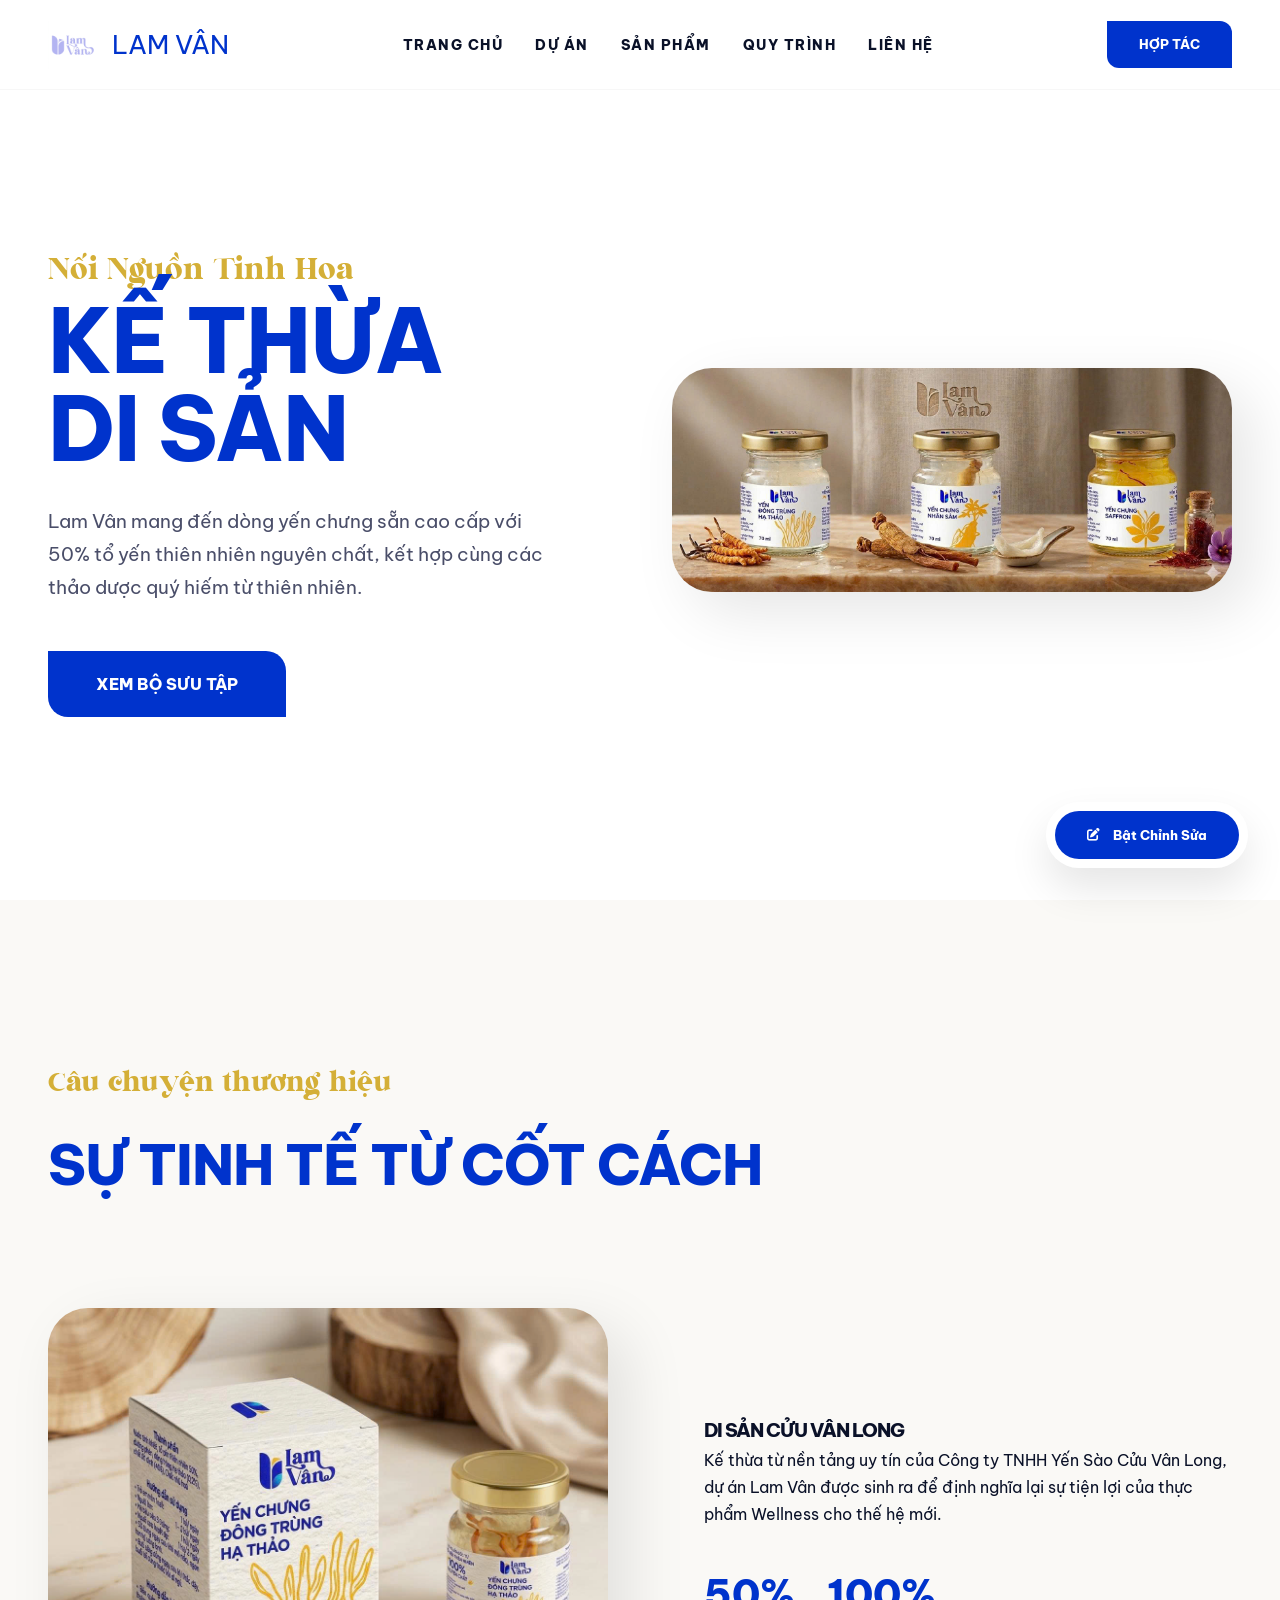
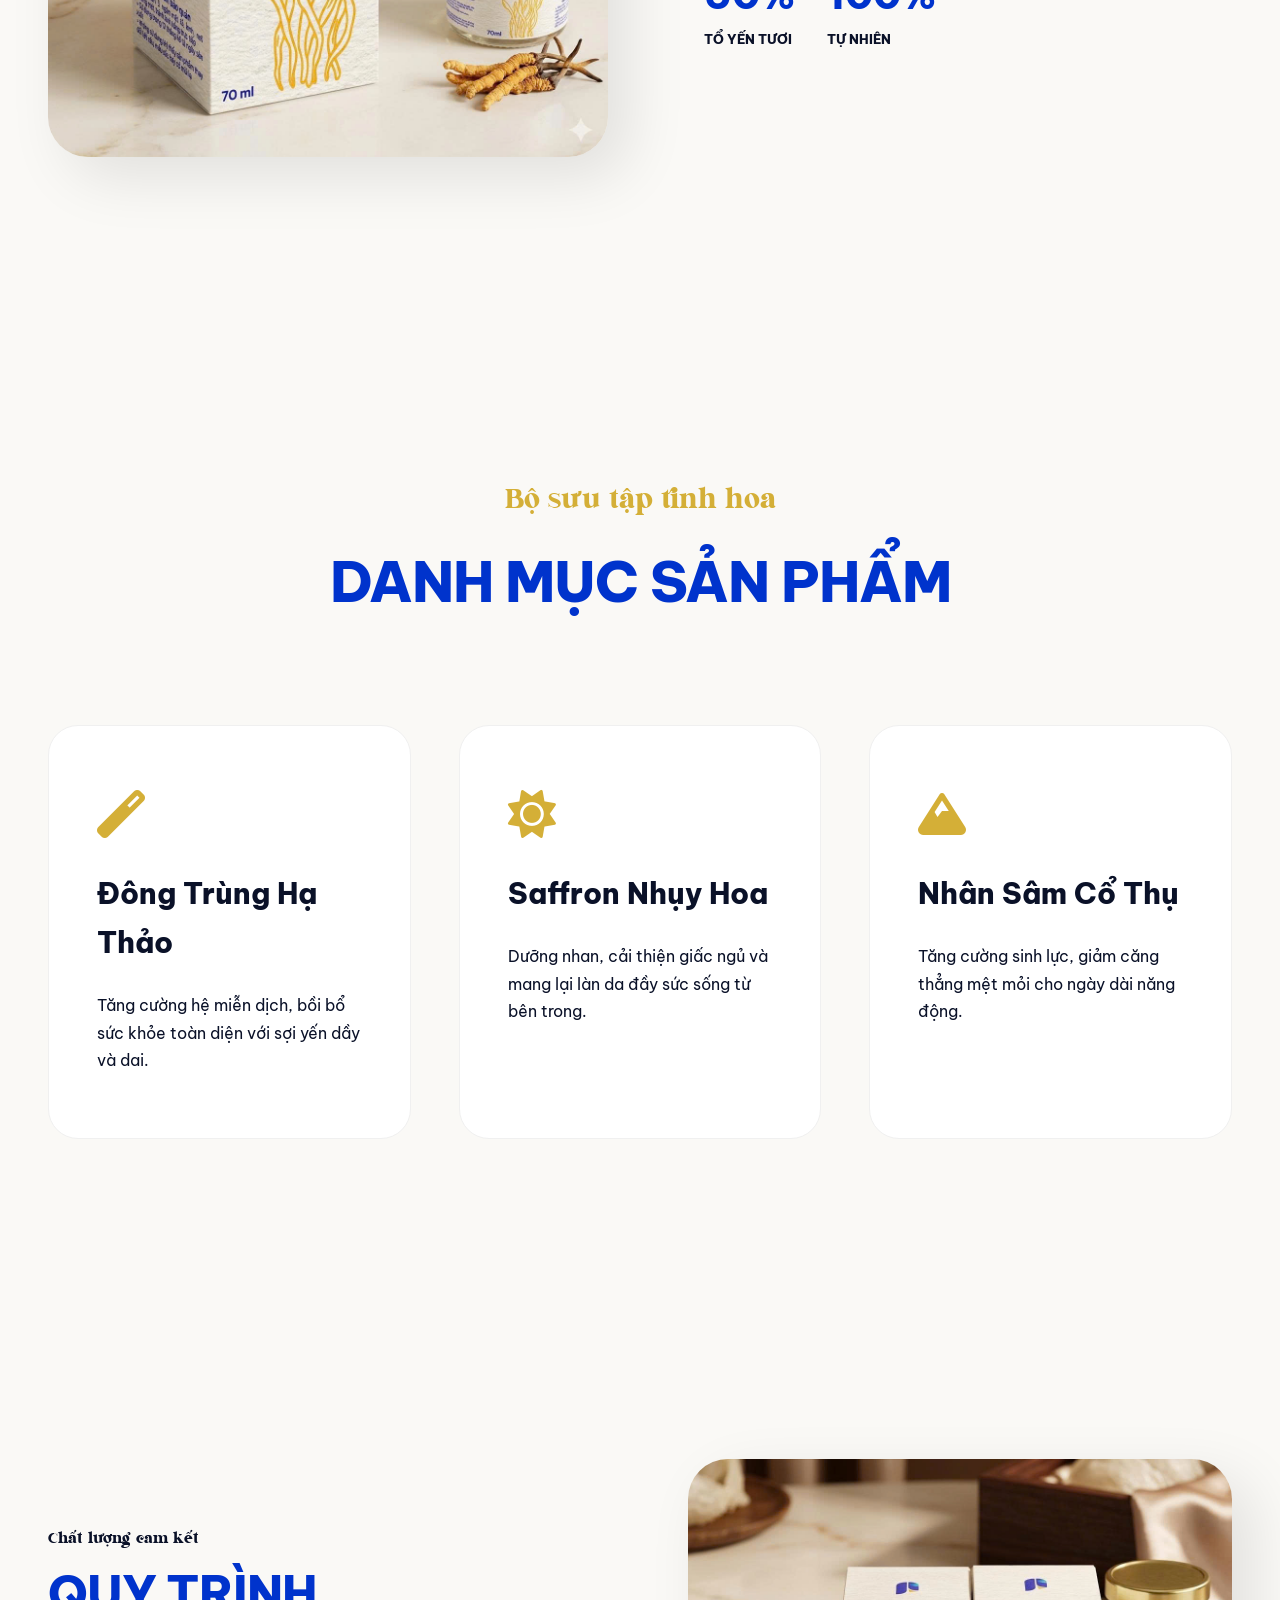
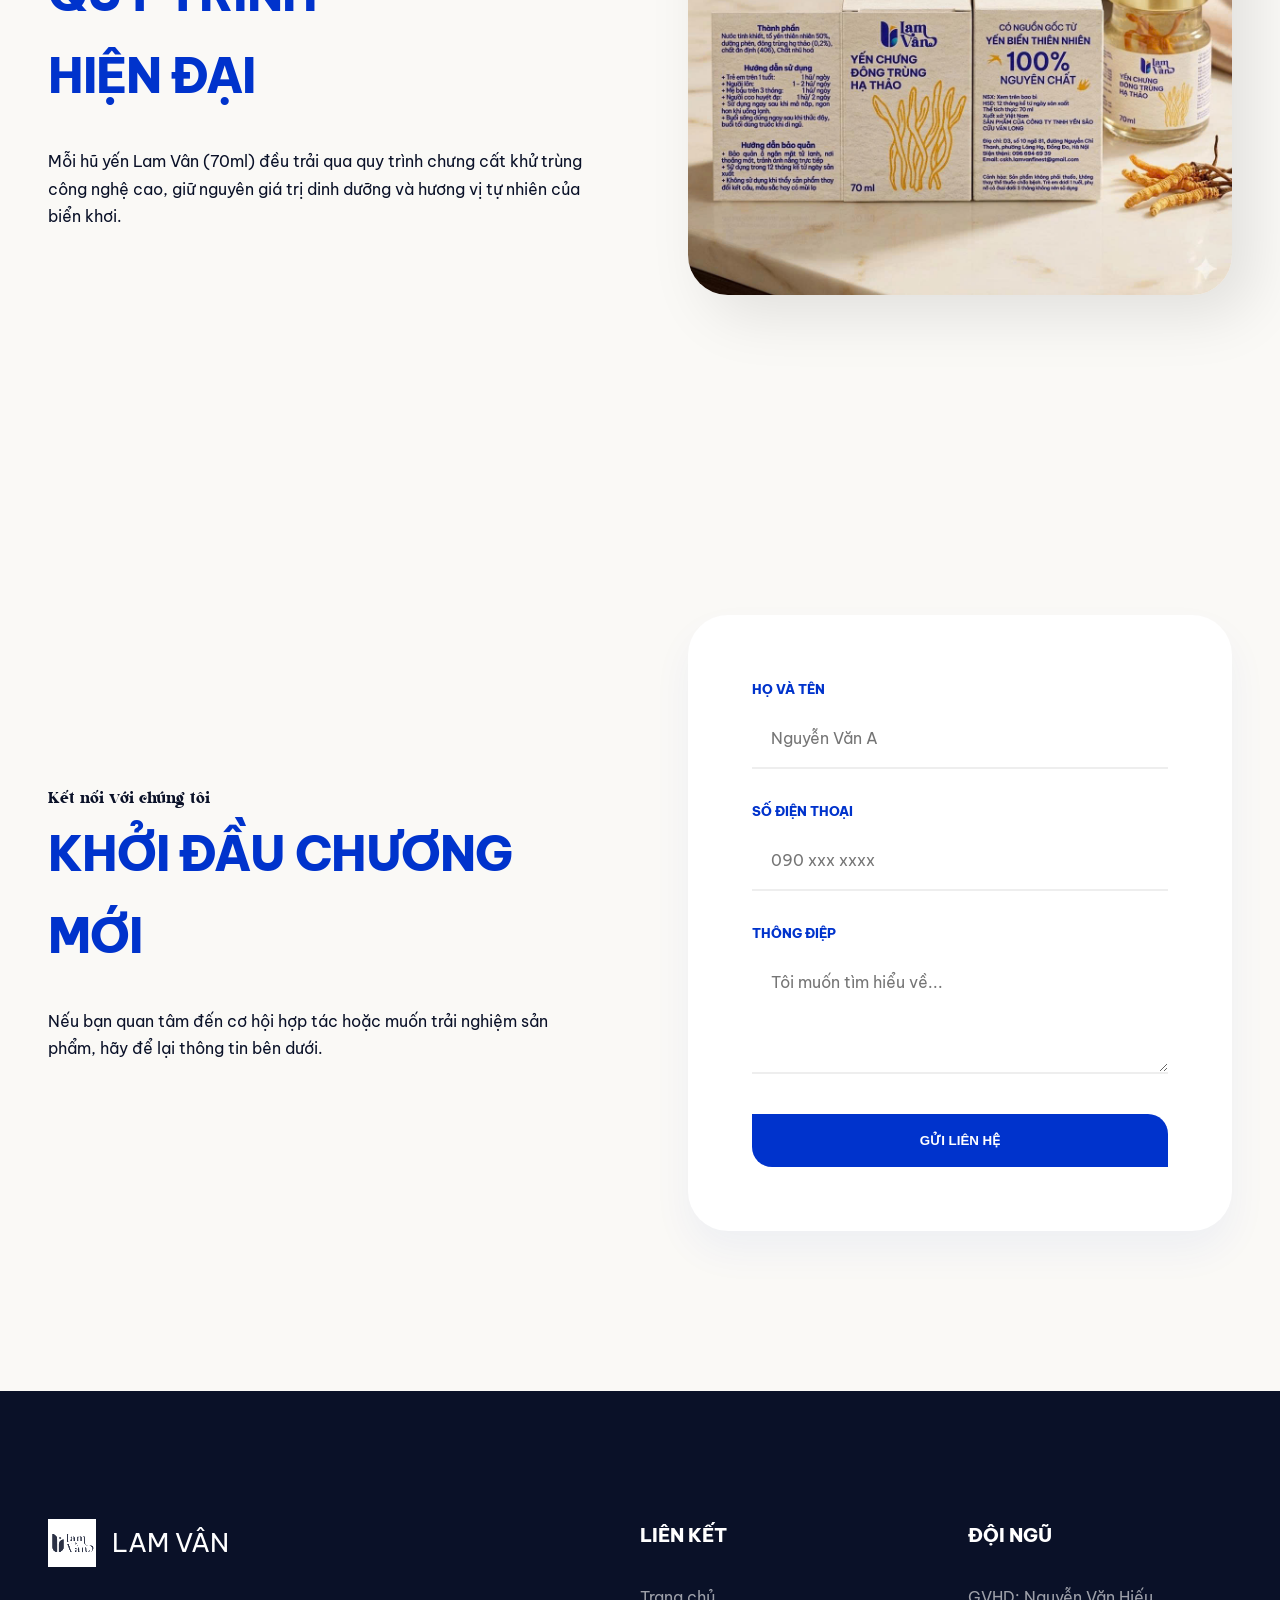
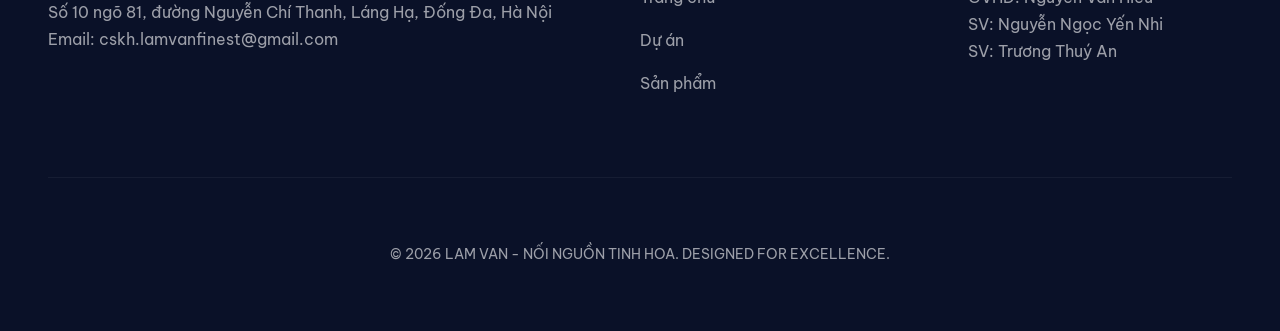
==== index.html @ 920fce21 "Khai báo version đầu tiên" ====
<!DOCTYPE html>
<html lang="vi">
<head>
    <meta charset="UTF-8">
    <meta name="viewport" content="width=device-width, initial-scale=1.0">
    <title>Lam Vân | Nối Nguồn Tinh Hoa</title>
    <meta name="description" content="Portfolio Dự án Yến chưng Lam Vân - Kết nối tinh hoa truyền thống với phong cách sống hiện đại.">
    <link rel="stylesheet" href="style.css">
    <link rel="stylesheet" href="https://cdnjs.cloudflare.com/ajax/libs/font-awesome/6.0.0/css/all.min.css">
</head>
<body>

    <header id="header">
        <div class="container nav">
            <div class="logo-container">
                <img src="logo_final_black.png" alt="Logo Lam Vân" class="logo-img">
                <span class="logo-text">LAM VÂN</span>
            </div>
            <ul class="nav-links">
                <li><a href="#hero">Trang chủ</a></li>
                <li><a href="#about">Dự án</a></li>
                <li><a href="#products">Sản phẩm</a></li>
                <li><a href="#tech">Quy trình</a></li>
                <li><a href="#contact">Liên hệ</a></li>
            </ul>
            <a href="#contact" class="btn" style="padding: 0.8rem 2rem; border-top-right-radius: 12px; border-bottom-left-radius: 12px; font-size: 0.8rem;">HỢP TÁC</a>
        </div>
    </header>

    <section id="hero" class="hero">
        <div class="container hero-grid">
            <div class="hero-text">
                <div class="reveal">
                    <span class="script-font" style="font-size: 2rem; color: var(--accent);">Nối Nguồn Tinh Hoa</span>
                    <h1>KẾ THỪA<br>DI SẢN</h1>
                    <p>Lam Vân mang đến dòng yến chưng sẵn cao cấp với 50% tổ yến thiên nhiên nguyên chất, kết hợp cùng các thảo dược quý hiếm từ thiên nhiên.</p>
                    <a href="#products" class="btn">XEM BỘ SƯU TẬP</a>
                </div>
            </div>
            <div class="hero-image-wrap reveal">
                <img src="gen-h-z7690715200419_f9c5e2f143318909310f4d9d8c5a2096.jpg" alt="Bộ sưu tập Yến chưng Lam Vân">
            </div>
        </div>
    </section>

    <section id="about" class="about">
        <div class="container">
            <div class="section-title reveal">
                <span class="script-font">Câu chuyện thương hiệu</span>
                <h2>SỰ TINH TẾ TỪ CỐT CÁCH</h2>
            </div>
            <div class="hero-grid">
                <div class="hero-image-wrap reveal">
                    <img src="gen-h-z7690715200418_bf038b9fb975c57a440075a1e341a2de.jpg" alt="Bao bì dự án Lam Vân">
                </div>
                <div class="hero-text reveal" style="padding-left: 2rem;">
                    <h3>Di Sản Cửu Vân Long</h3>
                    <p>Kế thừa từ nền tảng uy tín của Công ty TNHH Yến Sào Cửu Vân Long, dự án Lam Vân được sinh ra để định nghĩa lại sự tiện lợi của thực phẩm Wellness cho thế hệ mới.</p>
                    <div style="display: flex; gap: 2rem; margin-top: 2rem;">
                        <div>
                            <h4 style="color: var(--primary); font-size: 2.5rem;">50%</h4>
                            <p style="font-size: 0.8rem; font-weight: 800;">TỔ YẾN TƯƠI</p>
                        </div>
                        <div>
                            <h4 style="color: var(--primary); font-size: 2.5rem;">100%</h4>
                            <p style="font-size: 0.8rem; font-weight: 800;">TỰ NHIÊN</p>
                        </div>
                    </div>
                </div>
            </div>
        </div>
    </section>

    <section id="products" class="product-showcase">
        <div class="container">
            <div class="section-title reveal" style="text-align: center;">
                <span class="script-font">Bộ sưu tập tinh hoa</span>
                <h2>DANH MỤC SẢN PHẨM</h2>
            </div>
            <div class="features-grid">
                <div class="feature-card reveal">
                    <i class="fas fa-magic icon"></i>
                    <h4>Đông Trùng Hạ Thảo</h4>
                    <p>Tăng cường hệ miễn dịch, bồi bổ sức khỏe toàn diện với sợi yến dầy và dai.</p>
                </div>
                <div class="feature-card reveal">
                    <i class="fas fa-sun icon"></i>
                    <h4>Saffron Nhụy Hoa</h4>
                    <p>Dưỡng nhan, cải thiện giấc ngủ và mang lại làn da đầy sức sống từ bên trong.</p>
                </div>
                <div class="feature-card reveal">
                    <i class="fas fa-mountain icon"></i>
                    <h4>Nhân Sâm Cổ Thụ</h4>
                    <p>Tăng cường sinh lực, giảm căng thẳng mệt mỏi cho ngày dài năng động.</p>
                </div>
            </div>
        </div>
    </section>

    <section id="tech" class="tech">
        <div class="container">
            <div class="contact-grid">
                <div class="contact-info reveal">
                    <span class="script-font">Chất lượng cam kết</span>
                    <h3>QUY TRÌNH<br>HIỆN ĐẠI</h3>
                    <p>Mỗi hũ yến Lam Vân (70ml) đều trải qua quy trình chưng cất khử trùng công nghệ cao, giữ nguyên giá trị dinh dưỡng và hương vị tự nhiên của biển khơi.</p>
                </div>
                <div class="hero-image-wrap reveal">
                    <img src="gen-h-z7690715200420_7703f0a0f57f1031e3091bc35107dd8a.jpg" alt="Quy trình đóng gói Lam Vân">
                </div>
            </div>
        </div>
    </section>

    <section id="contact" class="contact">
        <div class="container">
            <div class="contact-grid">
                <div class="contact-info reveal">
                    <span class="script-font">Kết nối với chúng tôi</span>
                    <h3>KHỞI ĐẦU CHƯƠNG MỚI</h3>
                    <p>Nếu bạn quan tâm đến cơ hội hợp tác hoặc muốn trải nghiệm sản phẩm, hãy để lại thông tin bên dưới.</p>
                </div>
                <form class="contact-form reveal">
                    <div class="form-group">
                        <label>Họ và tên</label>
                        <input type="text" placeholder="Nguyễn Văn A" required>
                    </div>
                    <div class="form-group">
                        <label>Số điện thoại</label>
                        <input type="tel" placeholder="090 xxx xxxx" required>
                    </div>
                    <div class="form-group">
                        <label>Thông điệp</label>
                        <textarea rows="4" placeholder="Tôi muốn tìm hiểu về..."></textarea>
                    </div>
                    <button type="submit" class="btn" style="width: 100%;">GỬI LIÊN HỆ</button>
                </form>
            </div>
        </div>
    </section>

    <footer>
        <div class="container">
            <div class="footer-grid">
                <div>
                    <div class="logo-container" style="margin-bottom: 2rem;">
                        <img src="logo_final_black.png" alt="Logo Lam Vân" class="logo-img">
                        <span class="logo-text">LAM VÂN</span>
                    </div>
                    <p>Số 10 ngõ 81, đường Nguyễn Chí Thanh, Láng Hạ, Đống Đa, Hà Nội</p>
                    <p>Email: cskh.lamvanfinest@gmail.com</p>
                </div>
                <div>
                    <h4>LIÊN KẾT</h4>
                    <ul>
                        <li><a href="#hero">Trang chủ</a></li>
                        <li><a href="#about">Dự án</a></li>
                        <li><a href="#products">Sản phẩm</a></li>
                    </ul>
                </div>
                <div>
                    <h4>ĐỘI NGŨ</h4>
                    <p>GVHD: Nguyễn Văn Hiếu</p>
                    <p>SV: Nguyễn Ngọc Yến Nhi</p>
                    <p>SV: Trương Thuý An</p>
                </div>
            </div>
            <div class="copyright">
                &copy; 2026 LAM VAN - NỐI NGUỒN TINH HOA. DESIGNED FOR EXCELLENCE.
            </div>
        </div>
    </footer>

    <!-- Admin Panel for Live Editing -->
    <div id="admin-panel" class="admin-panel">
        <button id="toggle-edit" class="admin-btn"><i class="fas fa-edit"></i> Bật Chỉnh Sửa</button>
        <button id="download-code" class="admin-btn secondary" style="display: none;"><i class="fas fa-download"></i> Tải về file đã sửa</button>
        <button id="copy-code" class="admin-btn" style="display: none; background: #57606f;"><i class="fas fa-copy"></i> Sao chép Mã HTML</button>
    </div>

    <!-- Hidden File Input for Image Uploads -->
    <input type="file" id="image-editor-input" style="display: none;" accept="image/*">

    <script src="script.js"></script>
</body>
</html>
---- style.css ----
@font-face {
    font-family: 'Be Vietnam Pro';
    src: url('BeVietnamPro-Regular.ttf') format('truetype');
    font-weight: 400;
    font-style: normal;
}

@font-face {
    font-family: 'Be Vietnam Pro';
    src: url('BeVietnamPro-ExtraBold.ttf') format('truetype');
    font-weight: 800;
    font-style: normal;
}

@font-face {
    font-family: 'MJ Angela';
    src: url('MJ-Angela-Angela.ttf') format('truetype');
    font-weight: normal;
    font-style: normal;
}

:root {
    --primary: #0033CC; /* Chỉnh lại màu xanh cho khớp với logo Lam Vân */
    --accent: #D4AF37;  /* Màu vàng kim sang trọng (Gold) */
    --bg-cream: #FAF9F6; /* Màu kem trắng sứ cao cấp */
    --text-dark: #0A1128;
    --text-light: #4A4E69;
    --white: #ffffff;
    --shadow: 0 20px 40px rgba(0, 51, 204, 0.05);
    --transition: all 0.5s cubic-bezier(0.19, 1, 0.22, 1);
}

* {
    margin: 0;
    padding: 0;
    box-sizing: border-box;
}

html {
    scroll-behavior: smooth;
}

body {
    font-family: 'Be Vietnam Pro', sans-serif;
    background-color: var(--bg-cream);
    color: var(--text-dark);
    line-height: 1.7;
    overflow-x: hidden;
}

h1, h2, h3, .logo {
    font-family: 'Be Vietnam Pro', sans-serif;
    font-weight: 800;
    text-transform: uppercase;
    letter-spacing: -1px;
}

.script-font {
    font-family: 'MJ Angela', cursive;
    text-transform: none;
    font-weight: 400;
    letter-spacing: 0;
}

a {
    text-decoration: none;
    color: inherit;
    transition: var(--transition);
}

ul {
    list-style: none;
}

img {
    max-width: 100%;
    display: block;
}

.container {
    max-width: 1300px;
    margin: 0 auto;
    padding: 0 3rem;
}

/* --- Header & Navigation --- */
header {
    position: fixed;
    top: 0;
    left: 0;
    width: 100%;
    z-index: 1000;
    min-height: 90px;
    display: flex;
    align-items: center;
    transition: var(--transition);
    background: rgba(255, 255, 255, 0.7);
    backdrop-filter: blur(25px);
    border-bottom: 1px solid rgba(0, 0, 0, 0.03);
}

header.scrolled {
    min-height: 70px;
    background: rgba(250, 249, 246, 0.95);
    box-shadow: 0 10px 30px rgba(0, 51, 204, 0.08);
}

.nav {
    width: 100%;
    display: flex;
    justify-content: space-between;
    align-items: center;
    flex-wrap: nowrap; /* Tuyệt đối không cho phép xuống dòng đè chữ */
}

.logo-container {
    display: flex;
    align-items: center;
    gap: 1rem;
}

.logo-img {
    height: 48px;
    mix-blend-mode: screen; /* Kỹ thuật triệt tiêu nền đen tuyệt đối */
}

.logo-text {
    font-size: 1.6rem;
    color: var(--primary);
}

.nav-links {
    display: flex;
    gap: 2rem; /* Giảm gap để Menu gọn hơn */
}

.nav-links a {
    font-weight: 800;
    font-size: 0.85rem;
    text-transform: uppercase;
    letter-spacing: 1.5px;
    position: relative;
    padding: 0.5rem 0;
}

.nav-links a::after {
    content: '';
    position: absolute;
    bottom: 0;
    left: 0;
    width: 0;
    height: 2px;
    background: var(--primary);
    transition: var(--transition);
}

.nav-links a:hover::after {
    width: 100%;
}

/* --- Hero Section --- */
.hero {
    min-height: 100vh;
    display: flex;
    align-items: center;
    position: relative;
    padding-top: 220px; /* Tăng thêm khoảng thở sang trọng */
    background: #ffffff;
}

.hero-grid {
    display: grid;
    grid-template-columns: 1fr 1fr;
    align-items: center;
    gap: 4rem;
}

.hero h1 {
    font-size: 5.5rem;
    line-height: 1;
    margin-bottom: 2rem;
    color: var(--primary);
}

.hero p {
    font-size: 1.2rem;
    margin-bottom: 3rem;
    color: var(--text-light);
    max-width: 500px;
}

.hero-image-wrap {
    position: relative;
    border-radius: 40px;
    overflow: hidden;
    box-shadow: 20px 20px 60px rgba(0, 0, 0, 0.1);
}

.hero-image-wrap img {
    width: 100%;
    transition: transform 10s ease;
}

.hero-image-wrap:hover img {
    transform: scale(1.1);
}

.btn {
    display: inline-block;
    padding: 1.2rem 3rem;
    background-color: var(--primary);
    color: var(--white);
    font-weight: 800;
    border-top-right-radius: 20px;
    border-bottom-left-radius: 20px;
    border: none;
    cursor: pointer;
    transition: var(--transition);
}

.btn:hover {
    background-color: var(--text-dark);
    transform: translateY(-8px) scale(1.02);
    box-shadow: 0 15px 30px rgba(0, 0, 0, 0.15);
}

/* --- Section Styling --- */
section {
    padding: 10rem 0;
}

.section-title {
    margin-bottom: 6rem;
}

.section-title span {
    color: var(--accent);
    font-family: 'MJ Angela';
    font-size: 1.8rem;
    display: block;
    margin-bottom: 0.5rem;
}

.section-title h2 {
    font-size: 3.5rem;
    color: var(--primary);
}

/* --- Features Section --- */
.features {
    background: #fdfdfd;
}

.features-grid {
    display: grid;
    grid-template-columns: repeat(3, 1fr);
    gap: 3rem;
}

.feature-card {
    background: var(--white);
    padding: 4rem 3rem;
    border-radius: 30px;
    border: 1px solid #f0f0f0;
    transition: var(--transition);
}

.feature-card:hover {
    border-color: var(--primary);
    box-shadow: var(--shadow);
}

.feature-card .icon {
    font-size: 3rem;
    color: var(--accent);
    margin-bottom: 2rem;
}

.feature-card h4 {
    font-size: 1.8rem;
    margin-bottom: 1.5rem;
}

/* --- Demo/Product Section --- */
.product-showcase {
    background-color: var(--bg-cream);
}

.product-gallery {
    display: grid;
    grid-template-columns: repeat(2, 1fr);
    gap: 2rem;
}

.gallery-item {
    position: relative;
    border-radius: 30px;
    overflow: hidden;
    height: 500px;
}

.gallery-item img {
    width: 100%;
    height: 100%;
    object-fit: cover;
    transition: var(--transition);
}

.gallery-item:hover img {
    transform: scale(1.05);
}

.gallery-overlay {
    position: absolute;
    bottom: 0;
    left: 0;
    width: 100%;
    padding: 3rem;
    background: linear-gradient(to top, rgba(10, 17, 40, 0.8), transparent);
    color: var(--white);
}

/* --- Contact Section --- */
.contact-grid {
    display: grid;
    grid-template-columns: 1fr 1fr;
    gap: 6rem;
    align-items: center;
}

.contact-info h3 {
    font-size: 3rem;
    margin-bottom: 2rem;
    color: var(--primary);
}

.contact-form {
    background: var(--white);
    padding: 4rem;
    border-radius: 40px;
    box-shadow: var(--shadow);
}

.form-group {
    margin-bottom: 2rem;
}

.form-group label {
    display: block;
    font-weight: 800;
    font-size: 0.8rem;
    text-transform: uppercase;
    margin-bottom: 0.5rem;
    color: var(--primary);
}

.form-group input, 
.form-group textarea {
    width: 100%;
    padding: 1.2rem;
    border: none;
    border-bottom: 2px solid #eee;
    background: transparent;
    font-family: inherit;
    font-size: 1rem;
    transition: var(--transition);
}

.form-group input:focus, 
.form-group textarea:focus {
    outline: none;
    border-color: var(--primary);
}

/* --- Footer --- */
footer {
    background: var(--text-dark);
    color: rgba(255, 255, 255, 0.6);
    padding: 8rem 0 4rem;
}

footer .logo-text {
    color: var(--white);
}

footer .logo-img {
    filter: grayscale(1) brightness(2); /* Biến logo xanh nền đen thành logo trắng nền đen */
    mix-blend-mode: screen; /* Kỹ thuật triệt tiêu nền đen tuyệt đối */
}

.footer-grid {
    display: grid;
    grid-template-columns: 2fr 1fr 1fr;
    gap: 4rem;
    margin-bottom: 4rem;
}

footer h4 {
    color: var(--white);
    margin-bottom: 2rem;
    font-size: 1.2rem;
}

footer ul li {
    margin-bottom: 1rem;
}

.copyright {
    border-top: 1px solid rgba(255, 255, 255, 0.05);
    padding-top: 4rem;
    text-align: center;
    font-size: 0.9rem;
}

/* --- Responsiveness --- */
@media (max-width: 1200px) {
    .container { padding: 0 2rem; }
    .hero h1 { font-size: 4rem; }
    .nav-links { gap: 1.5rem; }
}

@media (max-width: 1024px) {
    .nav-links { display: none; } /* Ẩn Menu sớm hơn để tránh bị đè trên Tablet */
}

@media (max-width: 992px) {
    .hero-grid, .contact-grid, .product-gallery { grid-template-columns: 1fr; }
    .features-grid { grid-template-columns: repeat(2, 1fr); }
    .hero { min-height: auto; padding: 14rem 0 6rem; }
}

/* --- Animations --- */
.reveal {
    opacity: 0;
    transform: translateY(40px);
    transition: opacity 1s cubic-bezier(0.19, 1, 0.22, 1), transform 1s cubic-bezier(0.19, 1, 0.22, 1);
}

.reveal.active {
    opacity: 1;
    transform: translateY(0);
}

/* --- Admin Edit Mode Panel --- */
.admin-panel {
    position: fixed;
    bottom: 2rem;
    right: 2rem;
    z-index: 10000;
    display: flex;
    gap: 1rem;
    padding: 0.5rem;
    background: rgba(255, 255, 255, 0.1);
    backdrop-filter: blur(20px);
    border-radius: 50px;
    border: 1px solid rgba(255, 255, 255, 0.2);
    box-shadow: 0 20px 40px rgba(0, 0, 0, 0.1);
}

.admin-btn {
    padding: 1rem 2rem;
    border-radius: 50px;
    border: none;
    background: var(--primary);
    color: white;
    font-family: 'Be Vietnam Pro', sans-serif;
    font-weight: 800;
    font-size: 0.8rem;
    cursor: pointer;
    display: flex;
    align-items: center;
    gap: 0.8rem;
    transition: var(--transition);
}

.admin-btn.secondary {
    background: var(--accent);
}

.admin-btn:hover {
    transform: translateY(-5px);
    filter: brightness(1.1);
}

.admin-btn.active {
    background: #ff4757;
}

[contenteditable="true"], 
.editable-img {
    outline: 2px dashed var(--accent);
    outline-offset: 5px;
    cursor: pointer;
    transition: var(--transition);
}

.editable-img:hover {
    filter: brightness(0.8) sepia(0.3) hue-rotate(-50deg);
    transform: scale(1.02);
}
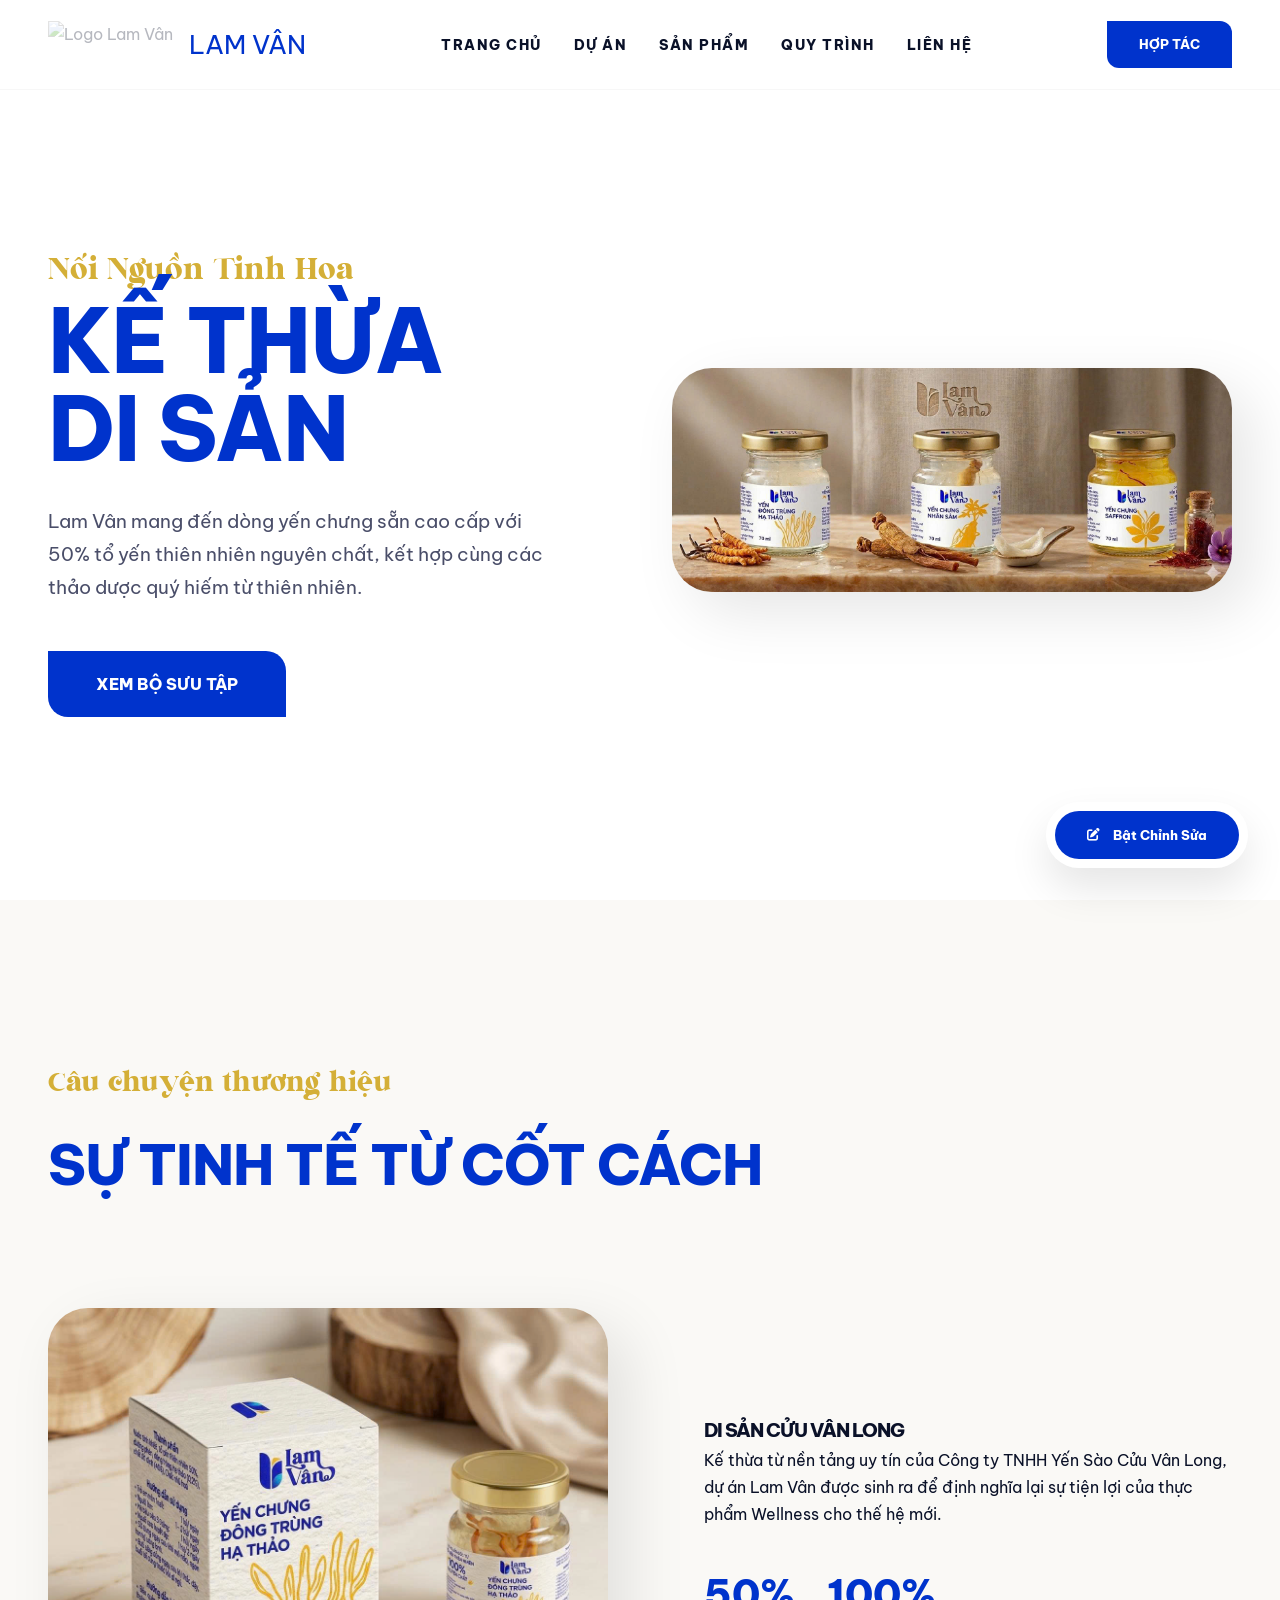
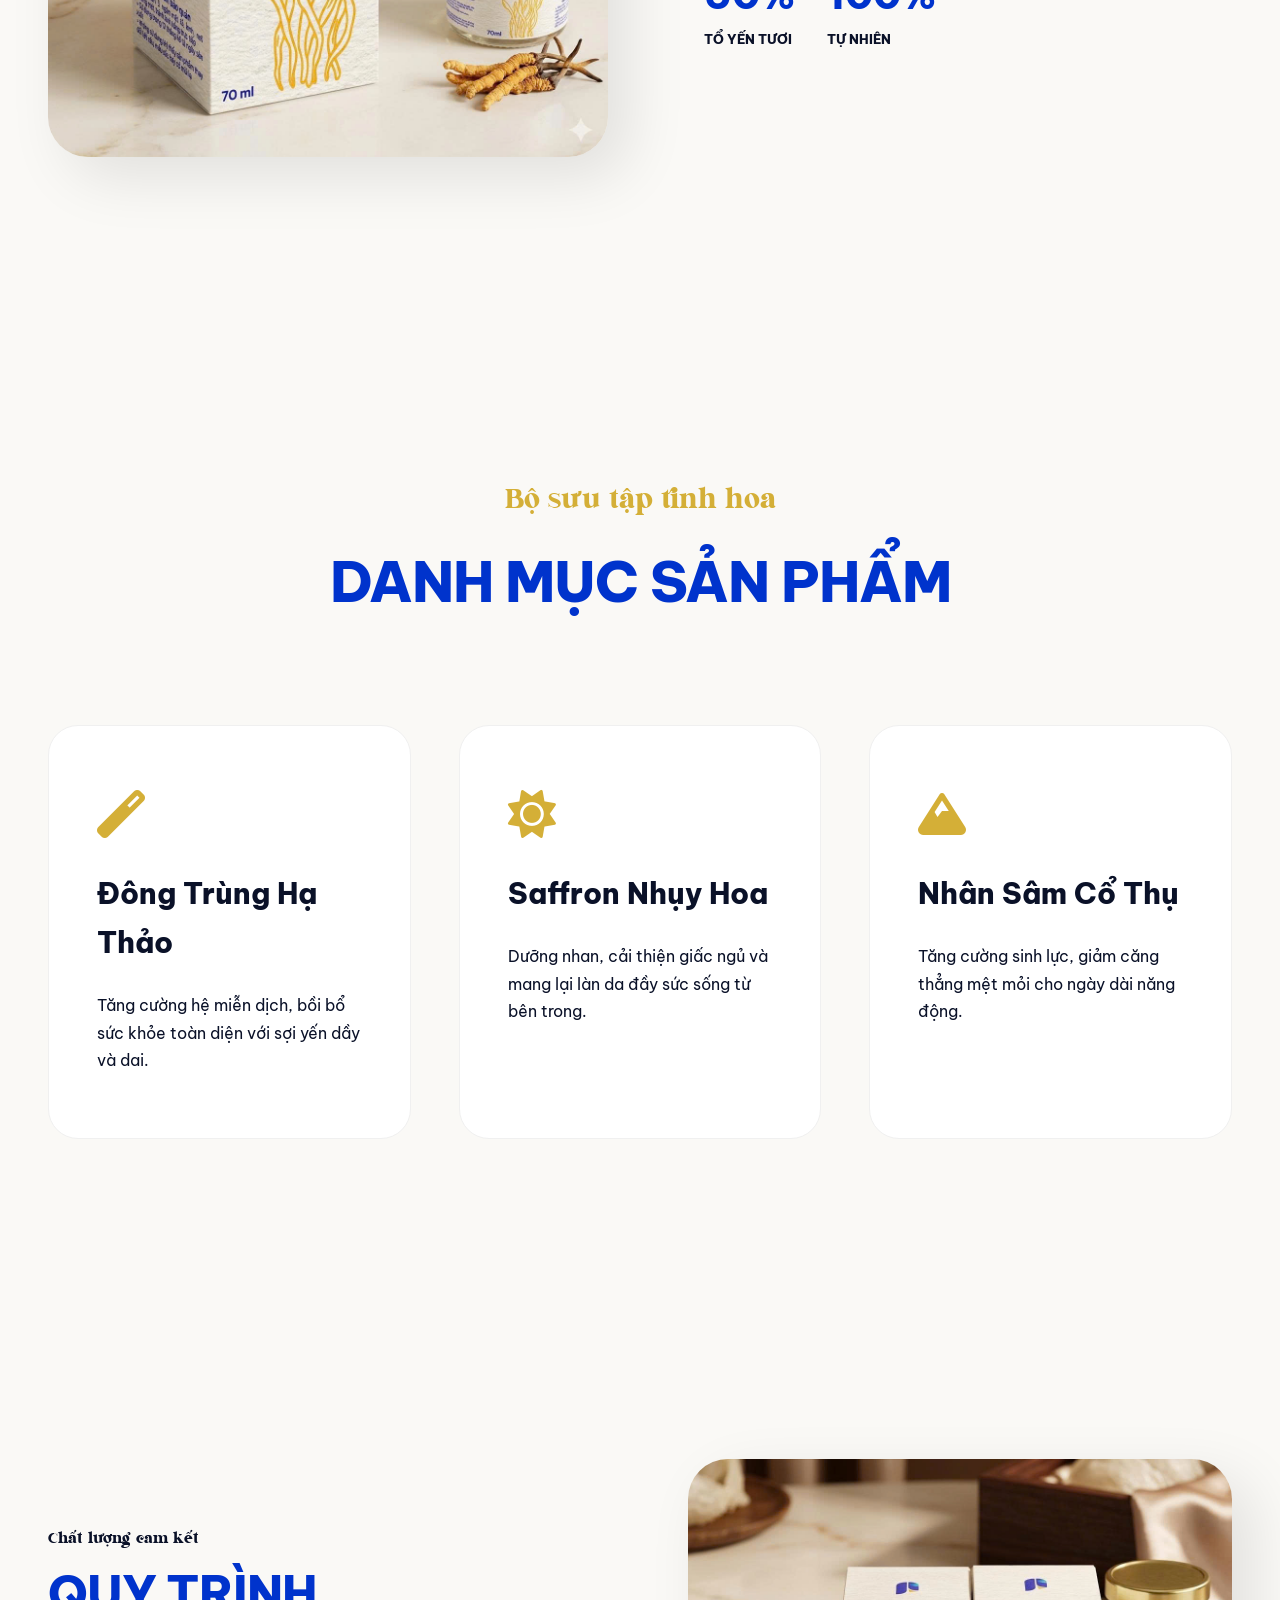
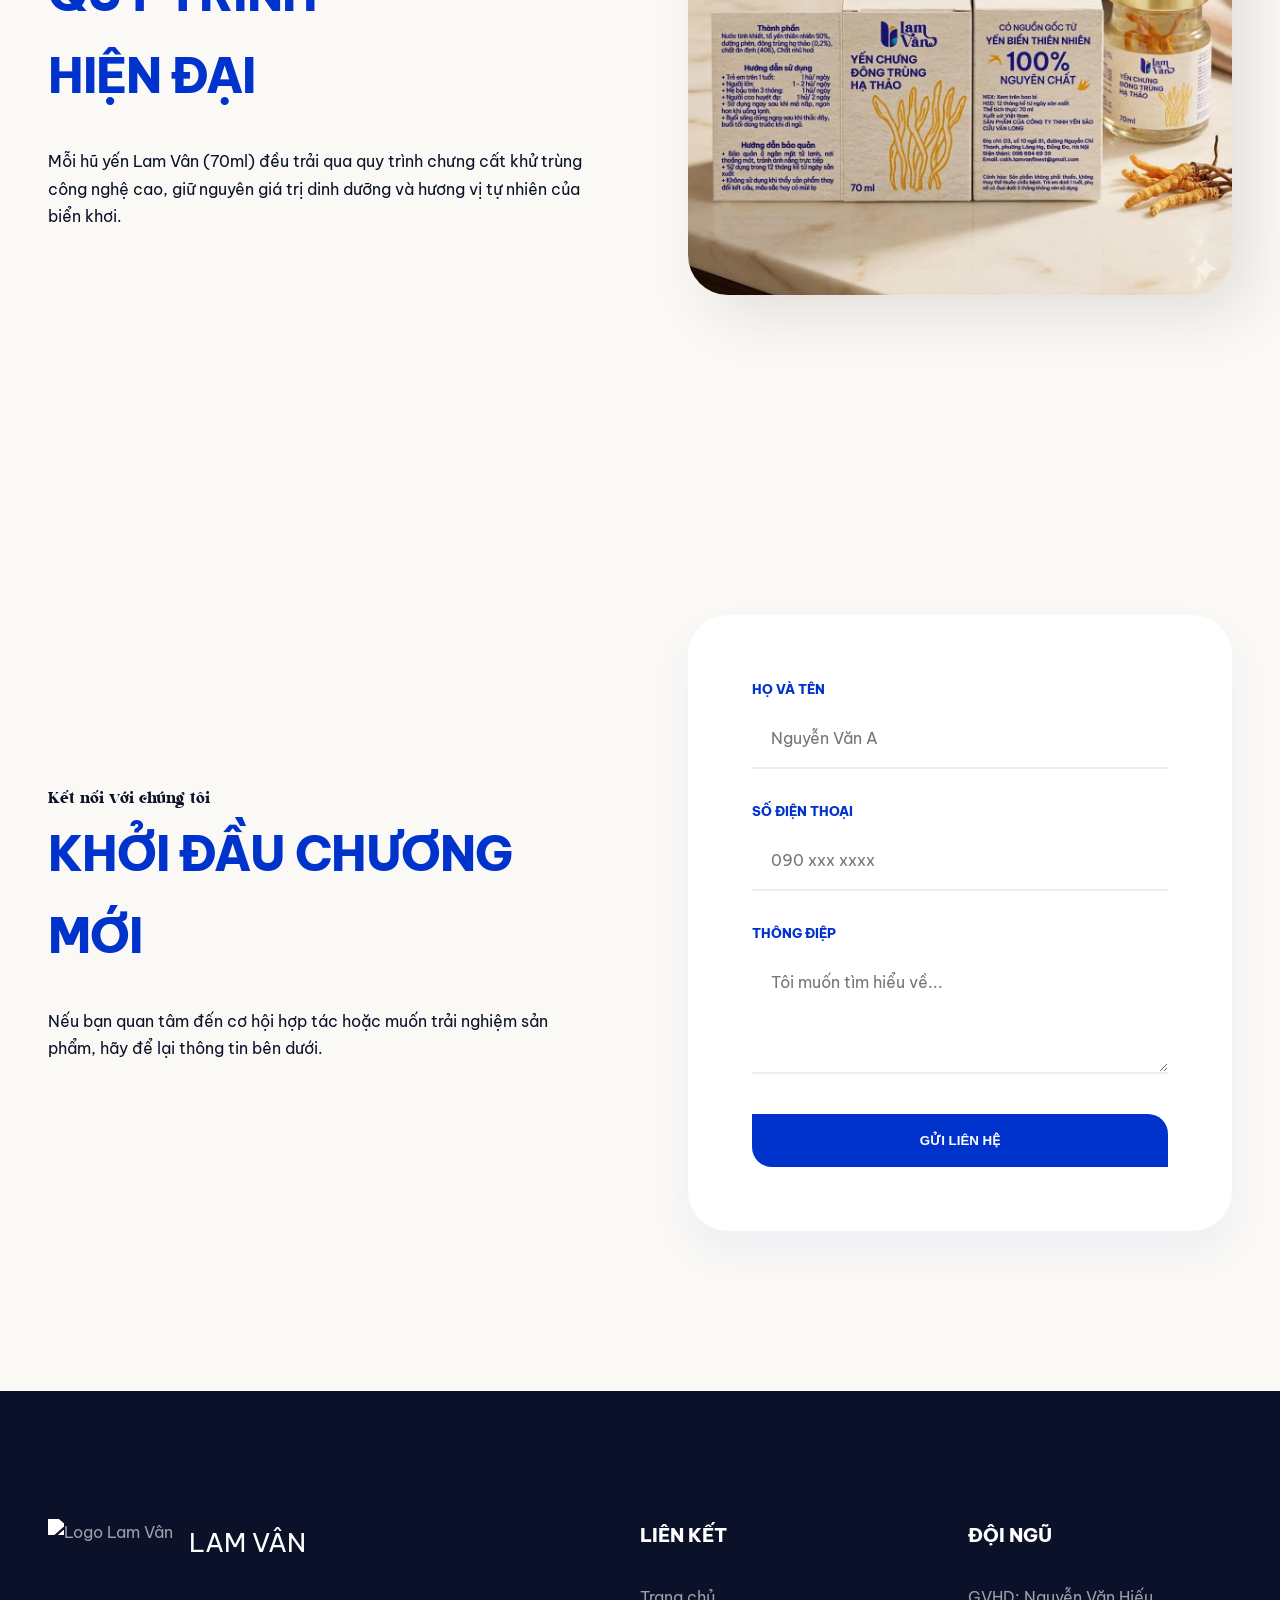
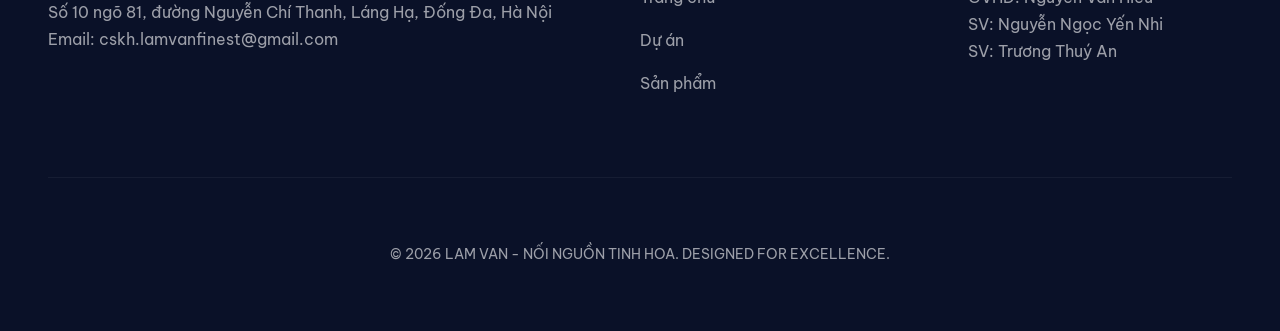
==== commit d135ab7c: "Cập nhật logo sắc nét hơn cho trang web" ====
--- a/index.html
+++ b/index.html
@@ -13,7 +13,7 @@
     <header id="header">
         <div class="container nav">
             <div class="logo-container">
-                <img src="logo_final_black.png" alt="Logo Lam Vân" class="logo-img">
+                <img src="logo_refined.png" alt="Logo Lam Vân" class="logo-img">
                 <span class="logo-text">LAM VÂN</span>
             </div>
             <ul class="nav-links">
@@ -144,7 +144,7 @@
             <div class="footer-grid">
                 <div>
                     <div class="logo-container" style="margin-bottom: 2rem;">
-                        <img src="logo_final_black.png" alt="Logo Lam Vân" class="logo-img">
+                        <img src="logo_refined.png" alt="Logo Lam Vân" class="logo-img">
                         <span class="logo-text">LAM VÂN</span>
                     </div>
                     <p>Số 10 ngõ 81, đường Nguyễn Chí Thanh, Láng Hạ, Đống Đa, Hà Nội</p>
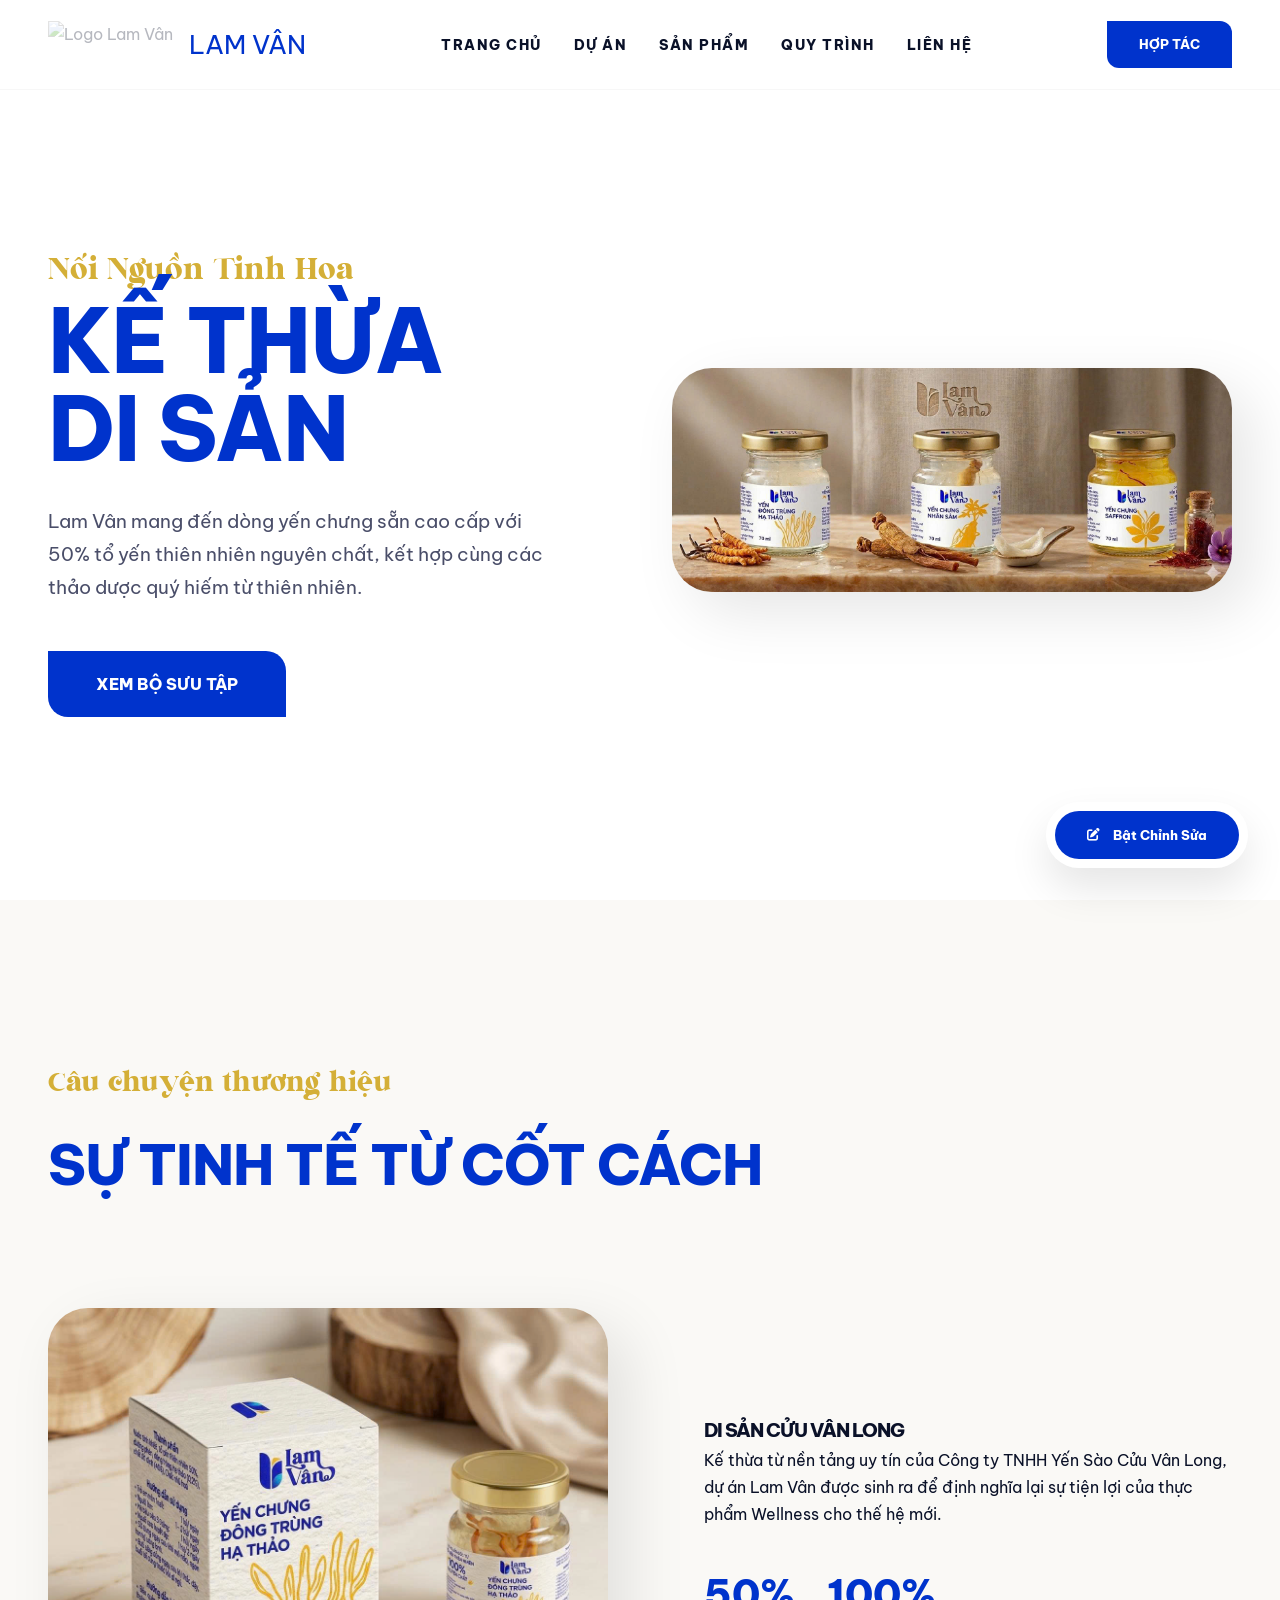
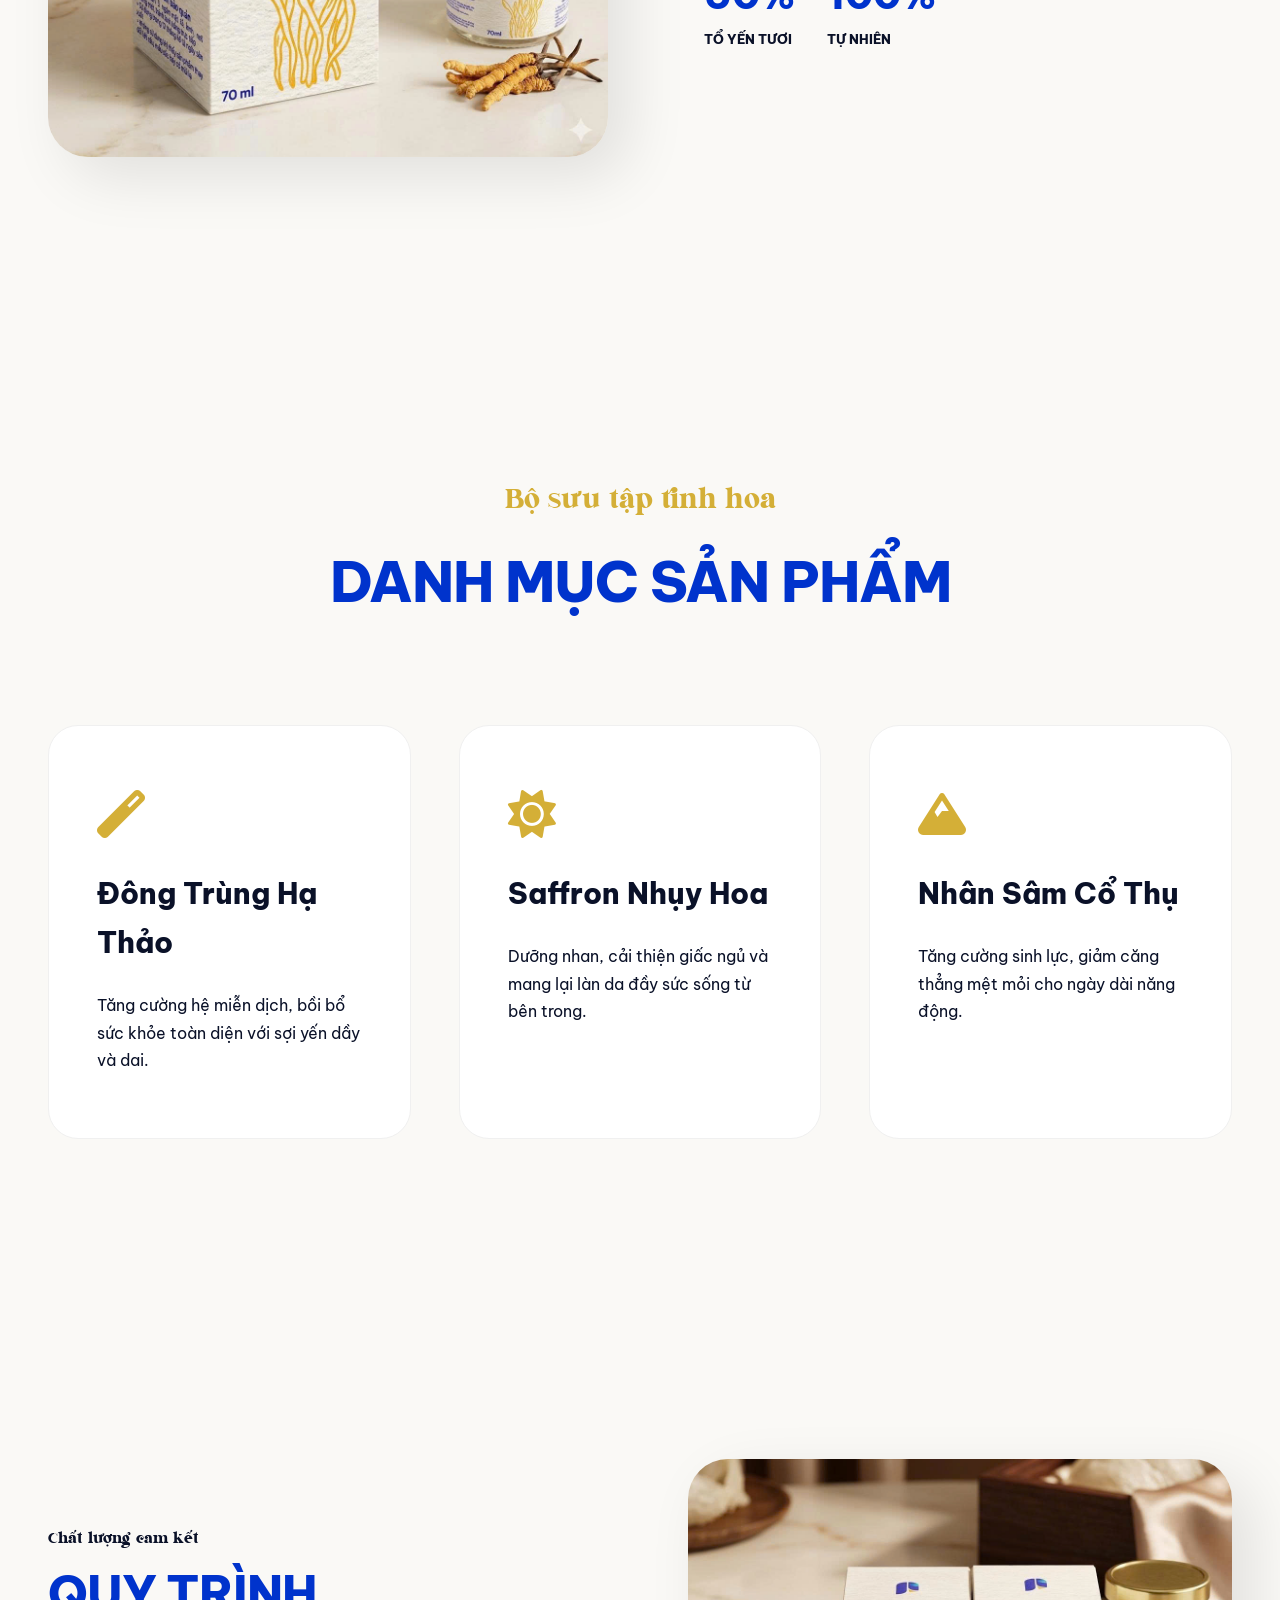
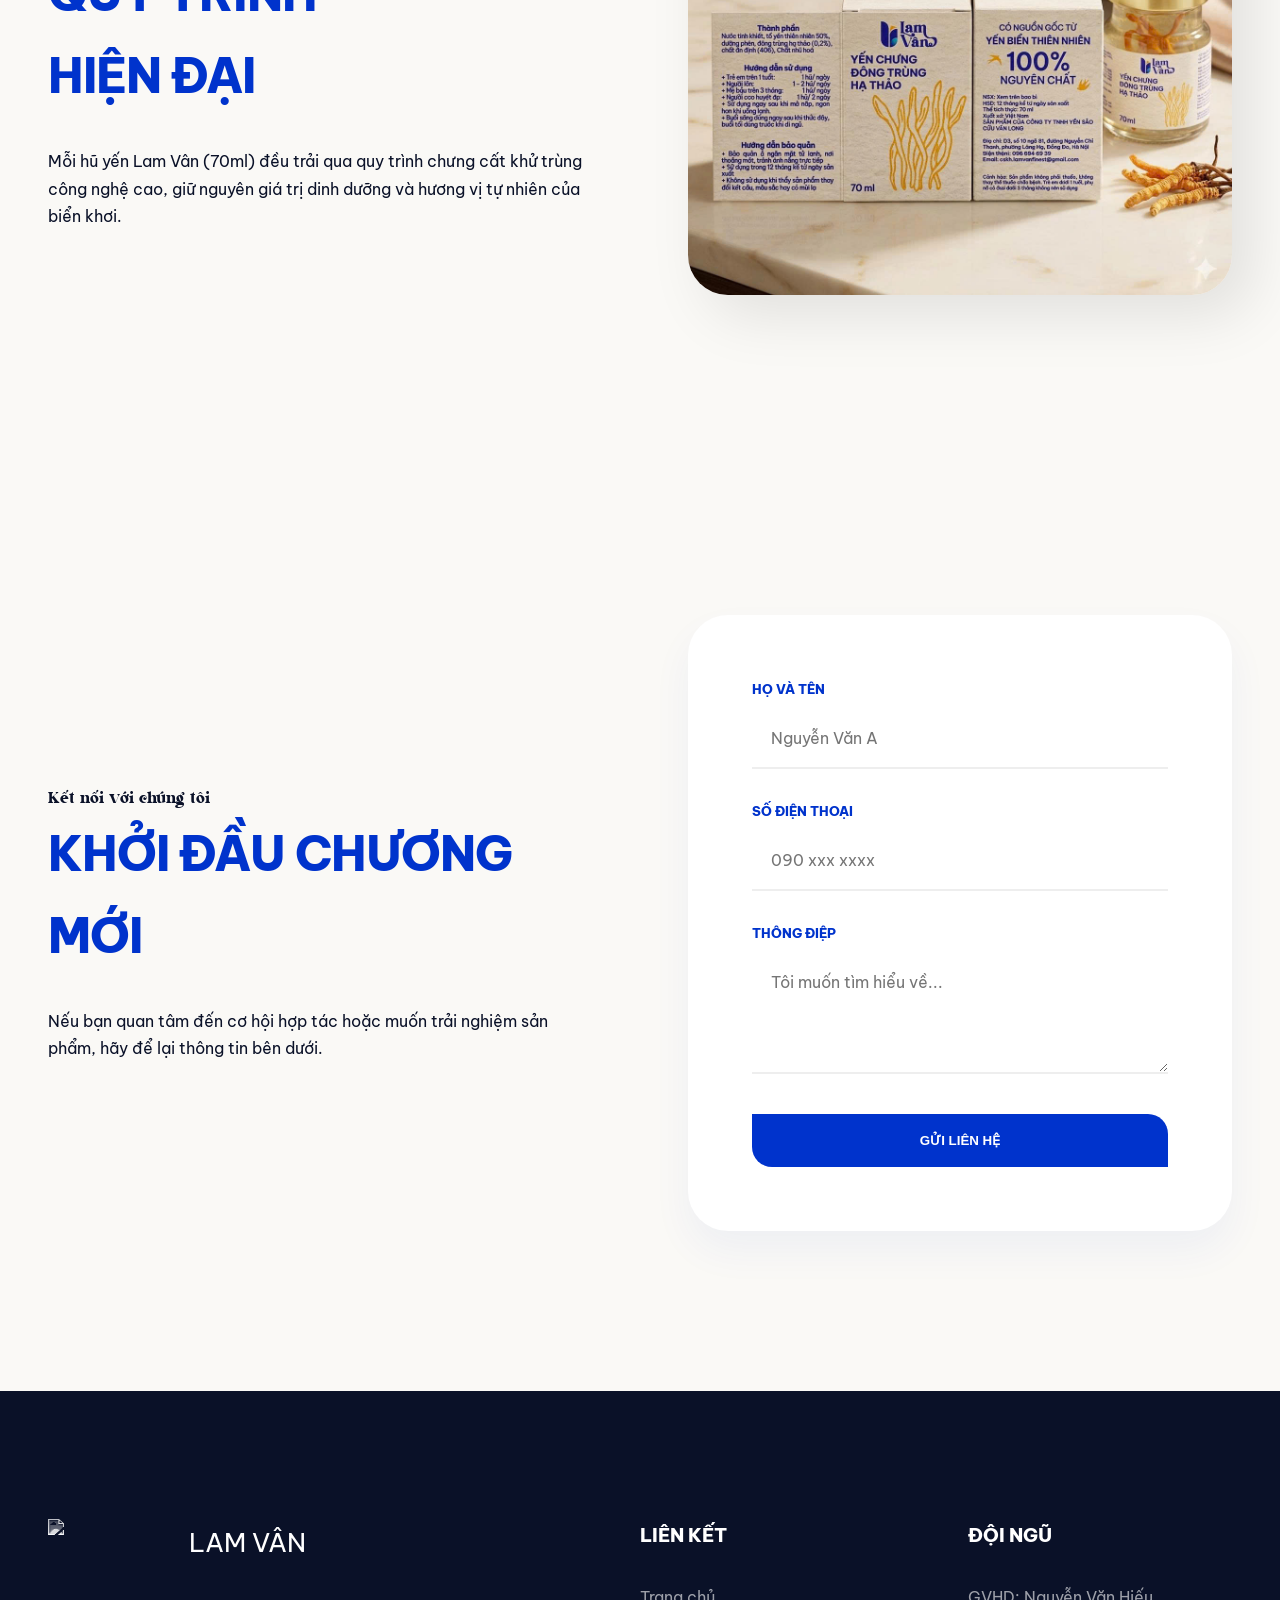
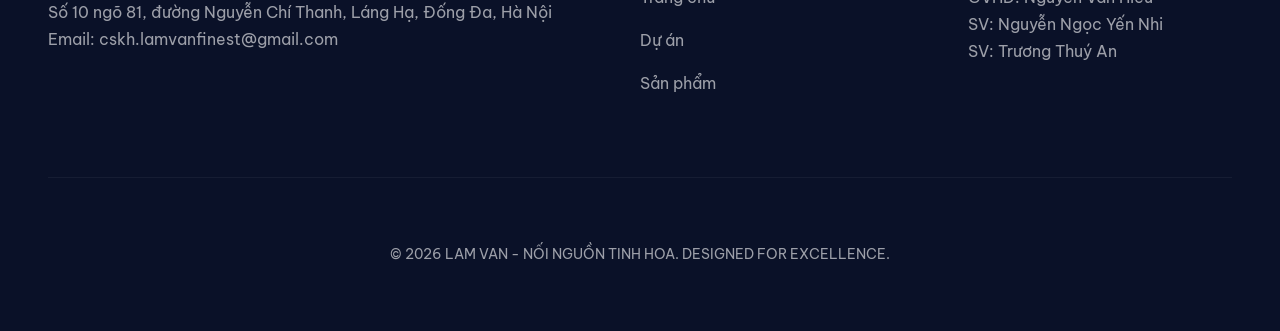
==== commit 1d5147a6: "Fix file logo đổi thành đuôi jpg, sửa CSS và class cho tương thích hiển thị" ====
--- a/index.html
+++ b/index.html
@@ -13,7 +13,7 @@
     <header id="header">
         <div class="container nav">
             <div class="logo-container">
-                <img src="logo_refined.png" alt="Logo Lam Vân" class="logo-img">
+                <img src="logo_refined.jpg" alt="Logo Lam Vân" class="logo-img">
                 <span class="logo-text">LAM VÂN</span>
             </div>
             <ul class="nav-links">
@@ -144,7 +144,7 @@
             <div class="footer-grid">
                 <div>
                     <div class="logo-container" style="margin-bottom: 2rem;">
-                        <img src="logo_refined.png" alt="Logo Lam Vân" class="logo-img">
+                        <img src="logo_refined.jpg" alt="Logo Lam Vân" class="logo-img">
                         <span class="logo-text">LAM VÂN</span>
                     </div>
                     <p>Số 10 ngõ 81, đường Nguyễn Chí Thanh, Láng Hạ, Đống Đa, Hà Nội</p>
--- a/style.css
+++ b/style.css
@@ -384,8 +384,7 @@
 }
 
 footer .logo-img {
-    filter: grayscale(1) brightness(2); /* Biến logo xanh nền đen thành logo trắng nền đen */
-    mix-blend-mode: screen; /* Kỹ thuật triệt tiêu nền đen tuyệt đối */
+    filter: grayscale(1) invert(1) brightness(2); /* Biến logo nên trang thanh mau trang tren nen den */
 }
 
 .footer-grid {
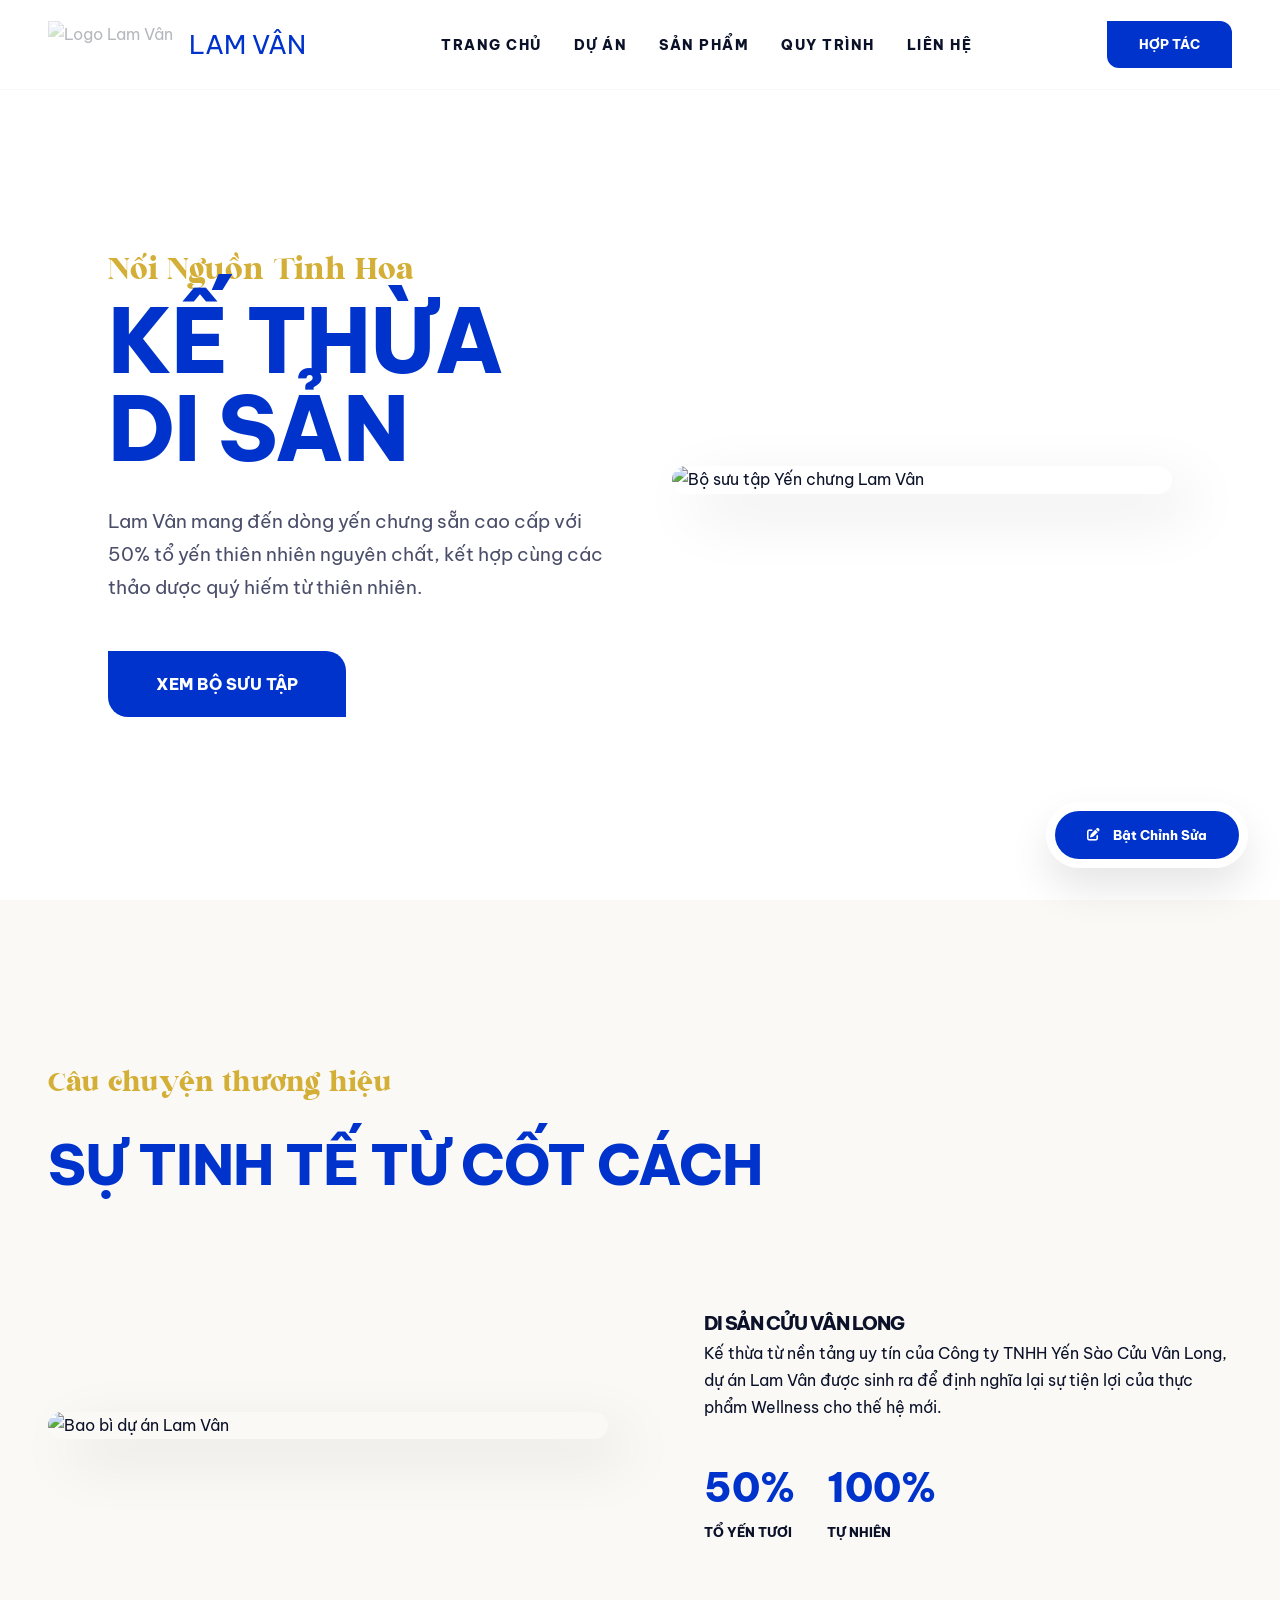
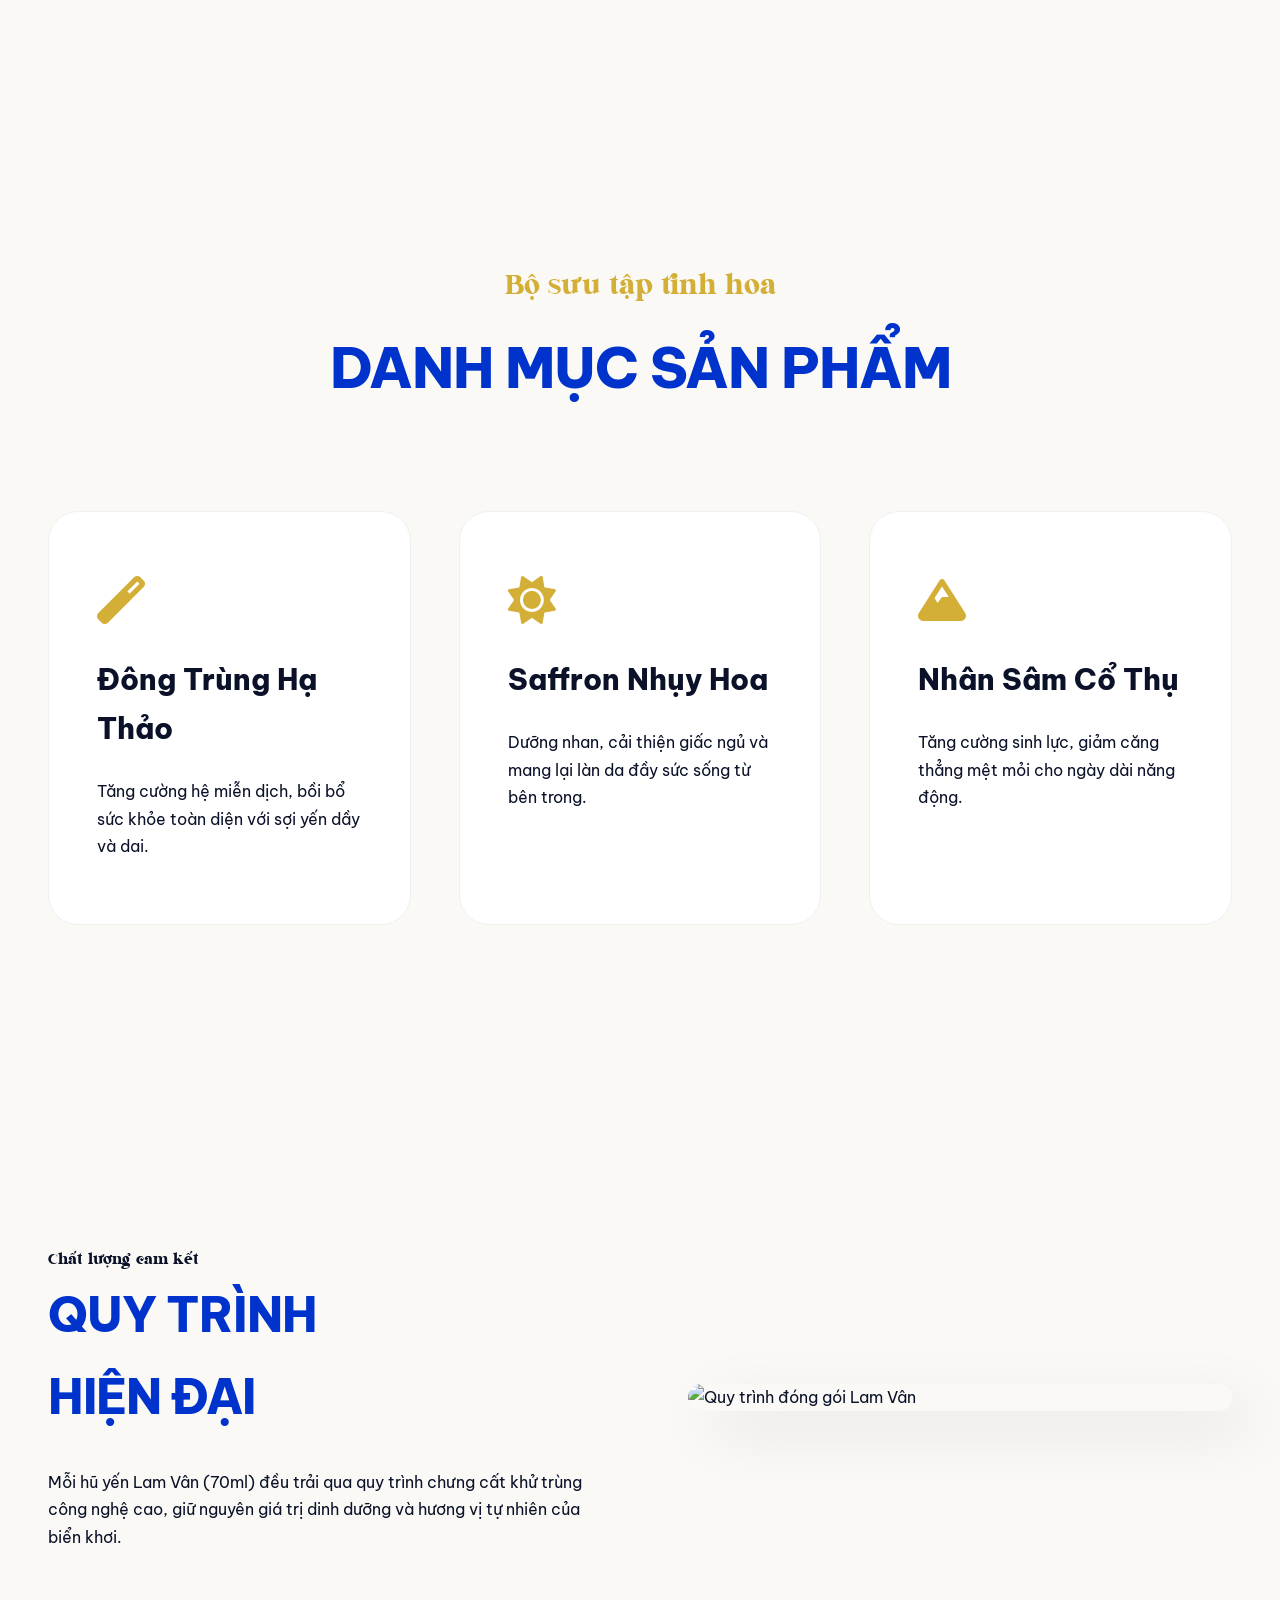
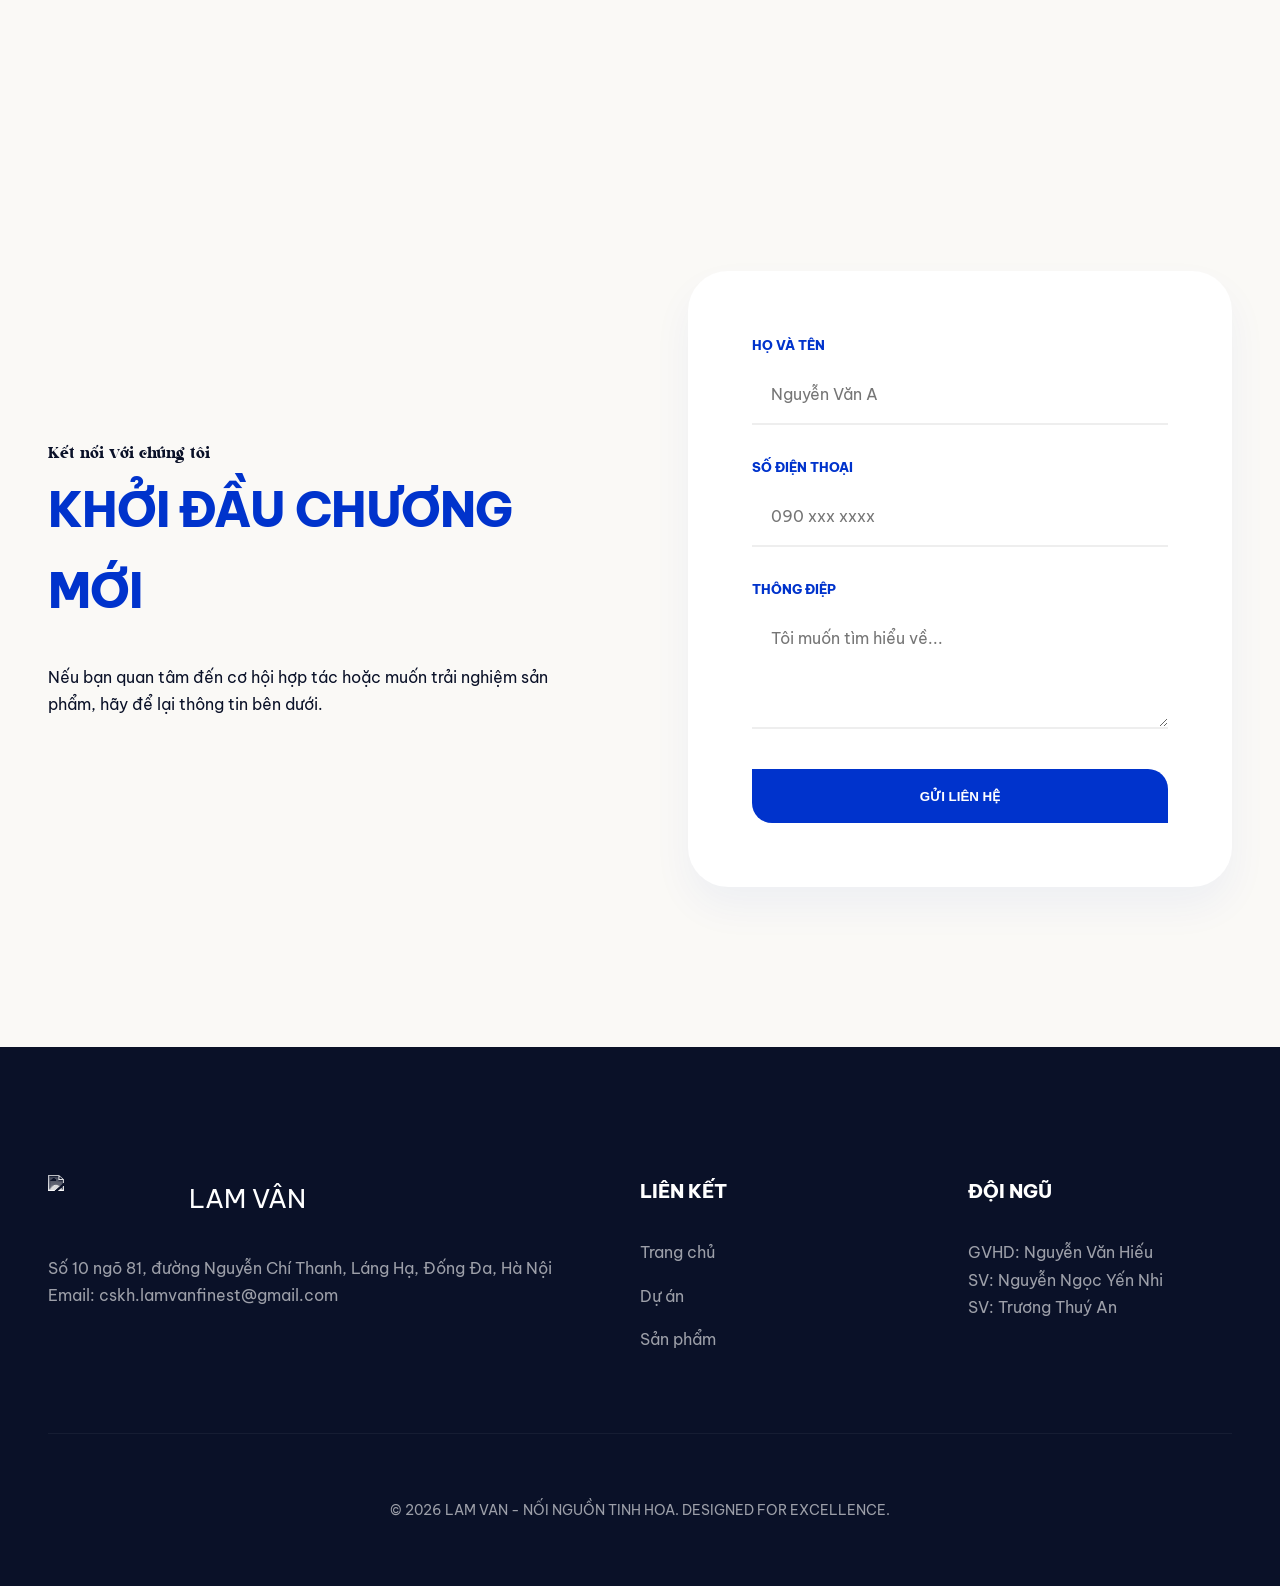
==== commit 403da9e1: "Cập nhật hình ảnh Yến chưng Lam Vân sắc nét và sát với nội dung hơn, xóa ảnh cũ" ====
--- a/index.html
+++ b/index.html
@@ -38,7 +38,7 @@
                 </div>
             </div>
             <div class="hero-image-wrap reveal">
-                <img src="gen-h-z7690715200419_f9c5e2f143318909310f4d9d8c5a2096.jpg" alt="Bộ sưu tập Yến chưng Lam Vân">
+                <img src="lamvan_collection.jpg" alt="Bộ sưu tập Yến chưng Lam Vân">
             </div>
         </div>
     </section>
@@ -51,7 +51,7 @@
             </div>
             <div class="hero-grid">
                 <div class="hero-image-wrap reveal">
-                    <img src="gen-h-z7690715200418_bf038b9fb975c57a440075a1e341a2de.jpg" alt="Bao bì dự án Lam Vân">
+                    <img src="lamvan_packaging.jpg" alt="Bao bì dự án Lam Vân">
                 </div>
                 <div class="hero-text reveal" style="padding-left: 2rem;">
                     <h3>Di Sản Cửu Vân Long</h3>
@@ -106,7 +106,7 @@
                     <p>Mỗi hũ yến Lam Vân (70ml) đều trải qua quy trình chưng cất khử trùng công nghệ cao, giữ nguyên giá trị dinh dưỡng và hương vị tự nhiên của biển khơi.</p>
                 </div>
                 <div class="hero-image-wrap reveal">
-                    <img src="gen-h-z7690715200420_7703f0a0f57f1031e3091bc35107dd8a.jpg" alt="Quy trình đóng gói Lam Vân">
+                    <img src="lamvan_process.jpg" alt="Quy trình đóng gói Lam Vân">
                 </div>
             </div>
         </div>
